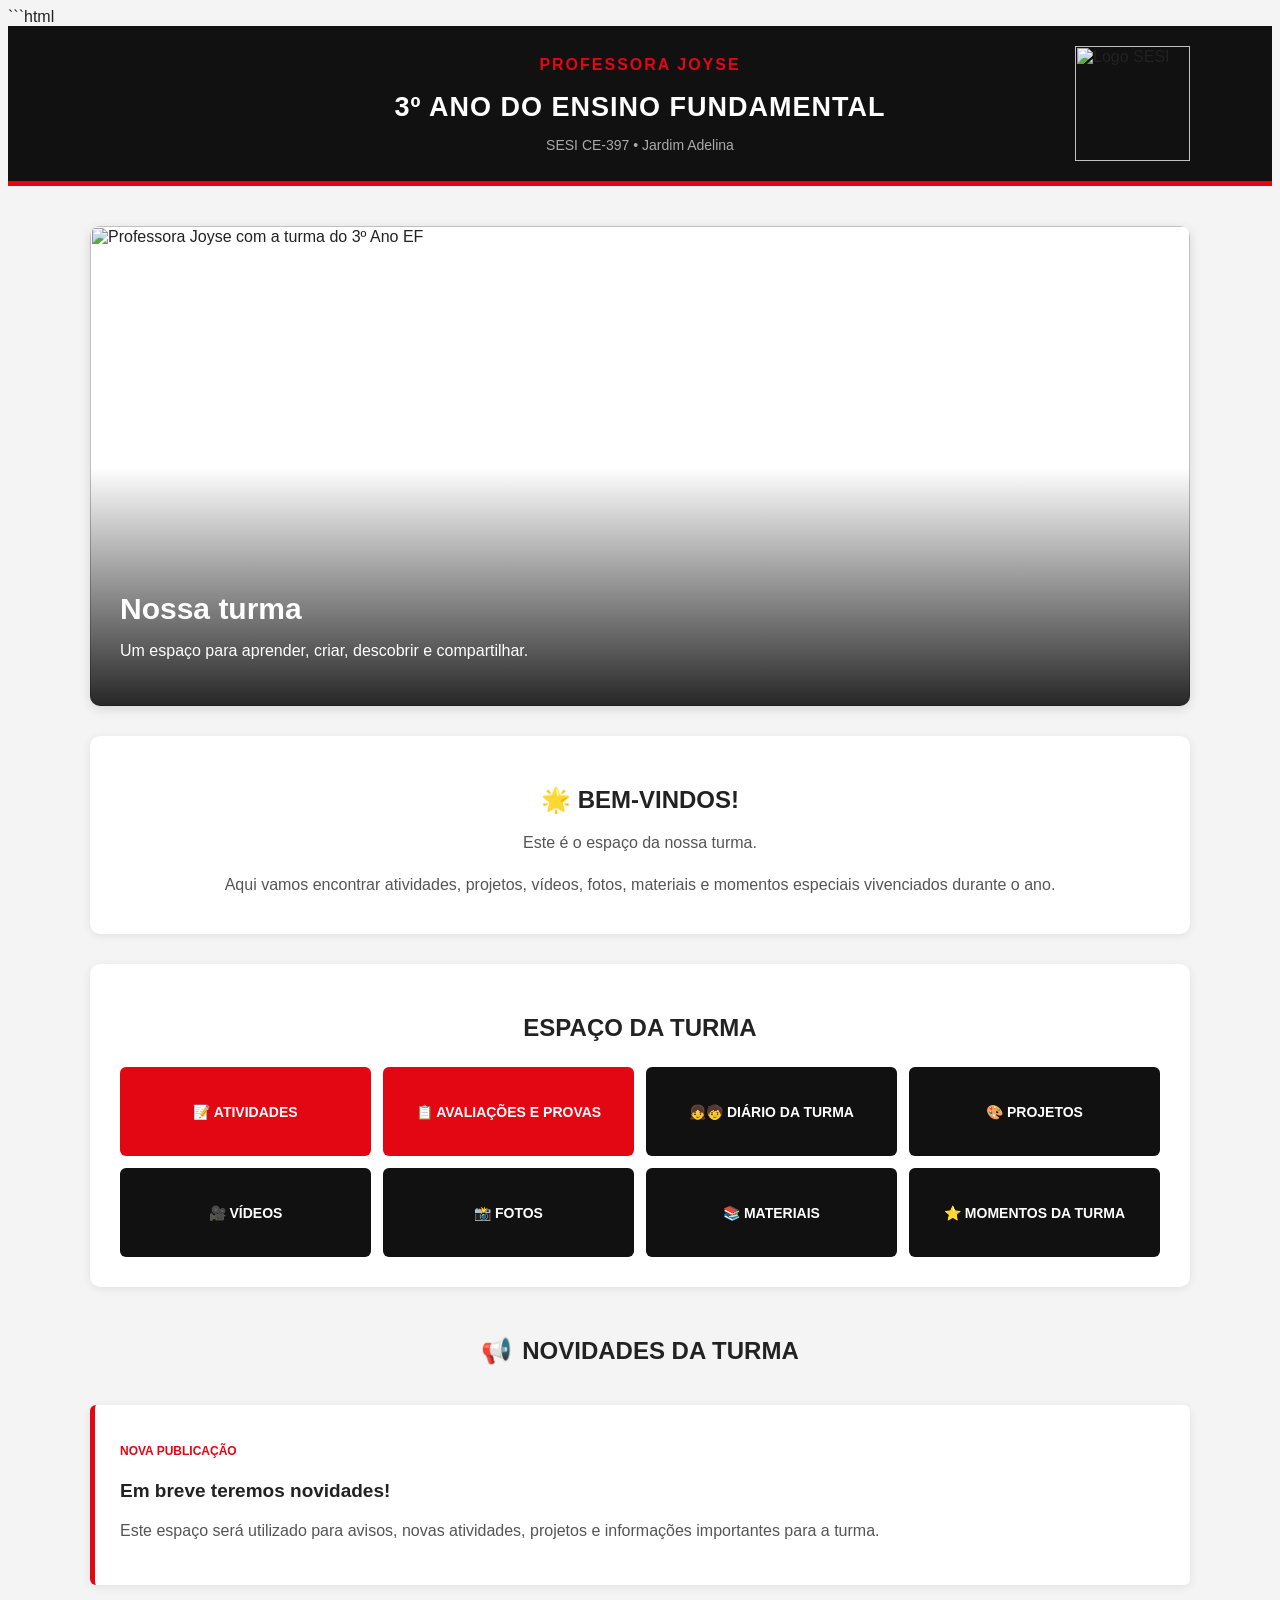
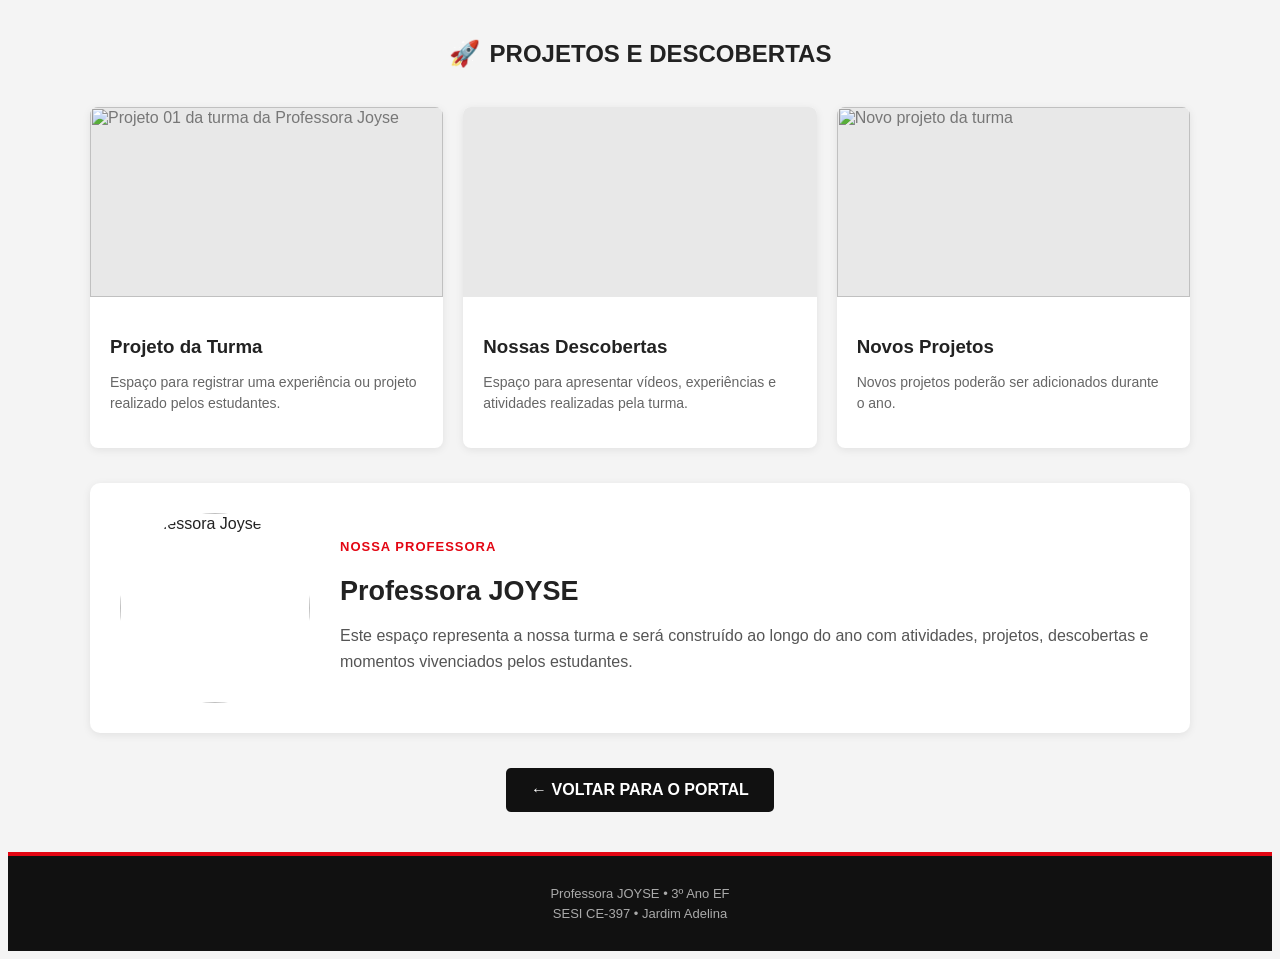
==== index.html @ a10defb8 "Rename Iindex.html to index.html" ====
```html
<!DOCTYPE html>
<html lang="pt-BR">

<head>
    <meta charset="UTF-8">
    <meta name="viewport" content="width=device-width, initial-scale=1.0">

    <title>Professora Joyse | 3º Ano EF</title>

    <link rel="stylesheet" href="style.css">
</head>

<body>


    <!-- =========================================
         CABEÇALHO DA PROFESSORA
         ========================================= -->

    <header class="header">

        <div class="header-content">

            <div class="identidade">

                <p class="nome-professora">
                    PROFESSORA JOYSE
                </p>

                <h1>
                    3º ANO DO ENSINO FUNDAMENTAL
                </h1>

                <p class="escola">
                    SESI CE-397 • Jardim Adelina
                </p>

            </div>


            <!-- LOGO SESI -->

            <img
                src="imagens/logo-sesi_vermelho.jpg"
                alt="Logo SESI"
                class="logo-sesi"
            >

        </div>

    </header>



    <!-- =========================================
         CONTEÚDO PRINCIPAL
         ========================================= -->

    <main class="container">


        <!-- =====================================
             📸 FOTO PRINCIPAL DA TURMA
             
             COLOQUE A FOTO EM:
             imagens/joyse-turma.jpg
             ===================================== -->

        <section class="foto-principal">

            <img
                src="imagens/joyse-turma.jpg"
                alt="Professora Joyse com a turma do 3º Ano EF"
            >

            <div class="foto-legenda">

                <h2>
                    Nossa turma
                </h2>

                <p>
                    Um espaço para aprender, criar,
                    descobrir e compartilhar.
                </p>

            </div>

        </section>



        <!-- =====================================
             MENSAGEM DA PROFESSORA
             ===================================== -->

        <section class="mensagem">

            <h2>
                🌟 BEM-VINDOS!
            </h2>

            <p>
                Este é o espaço da nossa turma.
            </p>

            <p>
                Aqui vamos encontrar atividades, projetos,
                vídeos, fotos, materiais e momentos especiais
                vivenciados durante o ano.
            </p>

        </section>



        <!-- =====================================
             ACESSOS DA TURMA
             ===================================== -->

        <section class="acessos">

            <h2>
                ESPAÇO DA TURMA
            </h2>

            <div class="botoes">

                <a href="#" class="botao principal">
                    📝 ATIVIDADES
                </a>

                <a href="#" class="botao principal">
                    📋 AVALIAÇÕES E PROVAS
                </a>

                <a href="diario-3ano-ef.html" class="botao">
                    👧🧒 DIÁRIO DA TURMA
                </a>

                <a href="#" class="botao">
                    🎨 PROJETOS
                </a>

                <a href="#" class="botao">
                    🎥 VÍDEOS
                </a>

                <a href="#" class="botao">
                    📸 FOTOS
                </a>

                <a href="#" class="botao">
                    📚 MATERIAIS
                </a>

                <a href="#" class="botao">
                    ⭐ MOMENTOS DA TURMA
                </a>

            </div>

        </section>



        <!-- =====================================
             📢 NOVIDADES DA TURMA
             ===================================== -->

        <section class="novidades">

            <div class="titulo-secao">

                <span>📢</span>

                <h2>
                    NOVIDADES DA TURMA
                </h2>

            </div>


            <article class="novidade">

                <p class="data">
                    NOVA PUBLICAÇÃO
                </p>

                <h3>
                    Em breve teremos novidades!
                </h3>

                <p>
                    Este espaço será utilizado para avisos,
                    novas atividades, projetos e informações
                    importantes para a turma.
                </p>

            </article>

        </section>



        <!-- =====================================
             🚀 PROJETOS E DESCOBERTAS
             ===================================== -->

        <section class="projetos">

            <div class="titulo-secao">

                <span>🚀</span>

                <h2>
                    PROJETOS E DESCOBERTAS
                </h2>

            </div>


            <div class="projetos-grid">


                <!-- =====================================
                     📸 PROJETO 01 — FOTO
                     
                     COLOQUE A FOTO EM:
                     imagens/joyse-projeto-01.jpg
                     ===================================== -->

                <article class="projeto">

                    <div class="imagem-projeto">

                        <img
                            src="imagens/joyse-projeto-01.jpg"
                            alt="Projeto 01 da turma da Professora Joyse"
                        >

                    </div>

                    <div class="conteudo-projeto">

                        <h3>
                            Projeto da Turma
                        </h3>

                        <p>
                            Espaço para registrar uma
                            experiência ou projeto realizado
                            pelos estudantes.
                        </p>

                    </div>

                </article>



                <!-- =====================================
                     🎥 PROJETO 02 — VÍDEO YOUTUBE
                     
                     COLE O LINK DO YOUTUBE ABAIXO.

                     EXEMPLO:
                     https://www.youtube.com/watch?v=XXXXXXXX

                     O LINK DEVE SER TRANSFORMADO NO FORMATO:
                     https://www.youtube.com/embed/XXXXXXXX
                     ===================================== -->

                <article class="projeto">

                    <div class="imagem-projeto">

                        <iframe
                            width="100%"
                            height="190"
                            src="https://www.youtube.com/embed/XXXXXXXXXXX"
                            title="Vídeo do projeto da turma"
                            frameborder="0"
                            allow="accelerometer; autoplay; clipboard-write; encrypted-media; gyroscope; picture-in-picture"
                            allowfullscreen>
                        </iframe>

                    </div>

                    <div class="conteudo-projeto">

                        <h3>
                            Nossas Descobertas
                        </h3>

                        <p>
                            Espaço para apresentar vídeos,
                            experiências e atividades realizadas
                            pela turma.
                        </p>

                    </div>

                </article>



                <!-- =====================================
                     📸 PROJETO 03 — FOTO
                     
                     COLOQUE A FOTO EM:
                     imagens/joyse-projeto-03.jpg
                     ===================================== -->

                <article class="projeto">

                    <div class="imagem-projeto">

                        <img
                            src="imagens/joyse-projeto-03.jpg"
                            alt="Novo projeto da turma"
                        >

                    </div>

                    <div class="conteudo-projeto">

                        <h3>
                            Novos Projetos
                        </h3>

                        <p>
                            Novos projetos poderão ser
                            adicionados durante o ano.
                        </p>

                    </div>

                </article>


            </div>

        </section>



        <!-- =====================================
             👩‍🏫 SOBRE A PROFESSORA
             
             📸 FOTO DA PROFESSORA

             COLOQUE A FOTO EM:
             imagens/professora-joyse.jpg
             ===================================== -->

        <section class="professora">

            <div class="foto-professora">

                <img
                    src="imagens/professora-joyse.jpg"
                    alt="Professora Joyse"
                >

            </div>


            <div class="texto-professora">

                <p class="pequeno-titulo">
                    NOSSA PROFESSORA
                </p>

                <h2>
                    Professora JOYSE
                </h2>

                <p>
                    Este espaço representa a nossa turma
                    e será construído ao longo do ano com
                    atividades, projetos, descobertas e
                    momentos vivenciados pelos estudantes.
                </p>

            </div>

        </section>



        <!-- =====================================
             VOLTAR PARA O PORTAL
             ===================================== -->

        <div class="voltar">

            <a href="index.html">
                ← VOLTAR PARA O PORTAL
            </a>

        </div>

    </main>



    <!-- =========================================
         RODAPÉ
         ========================================= -->

    <footer class="footer">

        <p>
            Professora JOYSE • 3º Ano EF
        </p>

        <p>
            SESI CE-397 • Jardim Adelina
        </p>

    </footer>


</body>

</html>
---- style.css ----
```css
/* =========================================
   CONFIGURAÇÕES GERAIS
   ========================================= */

* {
    margin: 0;
    padding: 0;
    box-sizing: border-box;
}

body {
    font-family: Arial, Helvetica, sans-serif;
    background: #f4f4f4;
    color: #222;
}


/* =========================================
   CABEÇALHO
   ========================================= */

.header {
    background: #111;
    border-bottom: 5px solid #e30613;
    padding: 20px;
}

.header-content {
    max-width: 1100px;
    margin: auto;
    min-height: 90px;

    display: flex;
    align-items: center;

    position: relative;
}


/* =========================================
   IDENTIDADE DA PROFESSORA
   ========================================= */

.identidade {
    text-align: center;

    position: absolute;

    left: 50%;

    transform: translateX(-50%);

    width: max-content;
}

.nome-professora {
    color: #e30613;

    font-size: 16px;

    font-weight: bold;

    letter-spacing: 2px;

    margin-bottom: 5px;
}

.identidade h1 {
    color: white;

    font-size: 27px;

    letter-spacing: 1px;

    margin-bottom: 5px;
}

.escola {
    color: #aaa;

    font-size: 14px;
}


/* =========================================
   LOGO SESI
   ========================================= */

.logo-sesi {
    width: 115px;

    height: auto;

    margin-left: auto;

    display: block;
}


/* =========================================
   CONTAINER PRINCIPAL
   ========================================= */

.container {
    max-width: 1100px;

    margin: 40px auto;

    padding: 0 20px;
}


/* =========================================
   FOTO PRINCIPAL DA TURMA
   ========================================= */

.foto-principal {
    position: relative;

    background: white;

    border-radius: 10px;

    overflow: hidden;

    margin-bottom: 30px;

    box-shadow: 0 3px 12px rgba(0, 0, 0, 0.12);
}

.foto-principal img {
    width: 100%;

    height: 480px;

    object-fit: cover;

    display: block;
}

.foto-legenda {
    position: absolute;

    left: 0;

    right: 0;

    bottom: 0;

    padding: 30px;

    padding-top: 100px;

    background: linear-gradient(
        transparent,
        rgba(0, 0, 0, 0.85)
    );

    color: white;
}

.foto-legenda h2 {
    font-size: 30px;

    margin-bottom: 8px;
}

.foto-legenda p {
    font-size: 16px;
}


/* =========================================
   MENSAGEM
   ========================================= */

.mensagem {
    background: white;

    text-align: center;

    padding: 30px;

    border-radius: 10px;

    margin-bottom: 30px;

    box-shadow: 0 2px 8px rgba(0, 0, 0, 0.08);
}

.mensagem h2 {
    font-size: 24px;

    margin-bottom: 15px;
}

.mensagem p {
    color: #555;

    line-height: 1.6;

    margin-bottom: 7px;
}


/* =========================================
   ACESSOS DA TURMA
   ========================================= */

.acessos {
    background: white;

    padding: 30px;

    border-radius: 10px;

    margin-bottom: 30px;

    box-shadow: 0 2px 8px rgba(0, 0, 0, 0.08);
}

.acessos h2 {
    text-align: center;

    font-size: 24px;

    margin-bottom: 25px;
}

.botoes {
    display: grid;

    grid-template-columns: repeat(4, 1fr);

    gap: 12px;
}


/* =========================================
   BOTÕES
   ========================================= */

.botao {
    min-height: 65px;

    display: flex;

    justify-content: center;

    align-items: center;

    text-align: center;

    padding: 12px;

    background: #111;

    color: white;

    text-decoration: none;

    font-weight: bold;

    font-size: 14px;

    border-radius: 6px;

    transition: 0.2s;
}

.botao:hover {
    background: #e30613;

    transform: translateY(-2px);
}

.botao.principal {
    background: #e30613;
}

.botao.principal:hover {
    background: #111;
}


/* =========================================
   TÍTULOS DAS SEÇÕES
   ========================================= */

.titulo-secao {
    display: flex;

    justify-content: center;

    align-items: center;

    gap: 10px;

    margin-bottom: 20px;
}

.titulo-secao span {
    font-size: 25px;
}

.titulo-secao h2 {
    font-size: 24px;
}


/* =========================================
   NOVIDADES
   ========================================= */

.novidades {
    margin-bottom: 35px;
}

.novidade {
    background: white;

    border-left: 5px solid #e30613;

    padding: 25px;

    border-radius: 6px;

    box-shadow: 0 2px 8px rgba(0, 0, 0, 0.08);
}

.novidade .data {
    color: #e30613;

    font-size: 12px;

    font-weight: bold;

    margin-bottom: 8px;
}

.novidade h3 {
    margin-bottom: 10px;

    font-size: 19px;
}

.novidade p {
    color: #555;

    line-height: 1.6;
}


/* =========================================
   PROJETOS
   ========================================= */

.projetos {
    margin-bottom: 35px;
}

.projetos-grid {
    display: grid;

    grid-template-columns: repeat(3, 1fr);

    gap: 20px;
}

.projeto {
    background: white;

    border-radius: 8px;

    overflow: hidden;

    box-shadow: 0 2px 8px rgba(0, 0, 0, 0.08);
}


/* =========================================
   ÁREA DE IMAGEM DO PROJETO
   ========================================= */

.imagem-projeto {
    height: 190px;

    background: #e8e8e8;

    display: flex;

    flex-direction: column;

    justify-content: center;

    align-items: center;

    color: #777;

    overflow: hidden;
}


/* IMAGENS DOS PROJETOS */

.imagem-projeto img {
    width: 100%;

    height: 190px;

    object-fit: cover;

    display: block;
}


/* VÍDEOS DO YOUTUBE */

.imagem-projeto iframe {
    width: 100%;

    height: 190px;

    border: none;

    display: block;
}


/* ÍCONE DOS ESPAÇOS */

.imagem-projeto span {
    font-size: 42px;

    margin-bottom: 8px;
}

.imagem-projeto p {
    font-size: 12px;
}


/* =========================================
   CONTEÚDO DO PROJETO
   ========================================= */

.conteudo-projeto {
    padding: 20px;
}

.conteudo-projeto h3 {
    margin-bottom: 10px;
}

.conteudo-projeto p {
    color: #666;

    font-size: 14px;

    line-height: 1.5;
}


/* =========================================
   PROFESSORA
   ========================================= */

.professora {
    background: white;

    border-radius: 10px;

    padding: 30px;

    display: flex;

    align-items: center;

    gap: 30px;

    margin-bottom: 35px;

    box-shadow: 0 2px 8px rgba(0, 0, 0, 0.08);
}

.foto-professora {
    width: 190px;

    flex-shrink: 0;
}

.foto-professora img {
    width: 190px;

    height: 190px;

    object-fit: cover;

    border-radius: 50%;
}

.pequeno-titulo {
    color: #e30613;

    font-size: 13px;

    font-weight: bold;

    letter-spacing: 1px;

    margin-bottom: 5px;
}

.texto-professora h2 {
    font-size: 27px;

    margin-bottom: 12px;
}

.texto-professora p:last-child {
    color: #555;

    line-height: 1.6;
}


/* =========================================
   VOLTAR PARA O PORTAL
   ========================================= */

.voltar {
    text-align: center;

    margin: 35px 0;
}

.voltar a {
    display: inline-block;

    padding: 13px 25px;

    background: #111;

    color: white;

    text-decoration: none;

    border-radius: 5px;

    font-weight: bold;

    transition: 0.2s;
}

.voltar a:hover {
    background: #e30613;
}


/* =========================================
   RODAPÉ
   ========================================= */

.footer {
    background: #111;

    color: #aaa;

    text-align: center;

    padding: 25px 20px;

    border-top: 4px solid #e30613;
}

.footer p {
    margin: 5px;

    font-size: 13px;
}


/* =========================================
   RESPONSIVIDADE
   ========================================= */

@media (max-width: 850px) {

    .botoes {
        grid-template-columns: repeat(2, 1fr);
    }

    .projetos-grid {
        grid-template-columns: 1fr;
    }

    .professora {
        flex-direction: column;

        text-align: center;
    }

}


/* =========================================
   CELULAR
   ========================================= */

@media (max-width: 550px) {

    .header-content {
        min-height: 120px;
    }

    .identidade h1 {
        font-size: 18px;
    }

    .nome-professora {
        font-size: 13px;
    }

    .escola {
        font-size: 11px;
    }

    .logo-sesi {
        width: 85px;
    }

    .foto-principal img {
        height: 300px;
    }

    .foto-legenda h2 {
        font-size: 23px;
    }

    .botoes {
        grid-template-columns: 1fr;
    }

    .container {
        margin-top: 25px;
    }

}
```
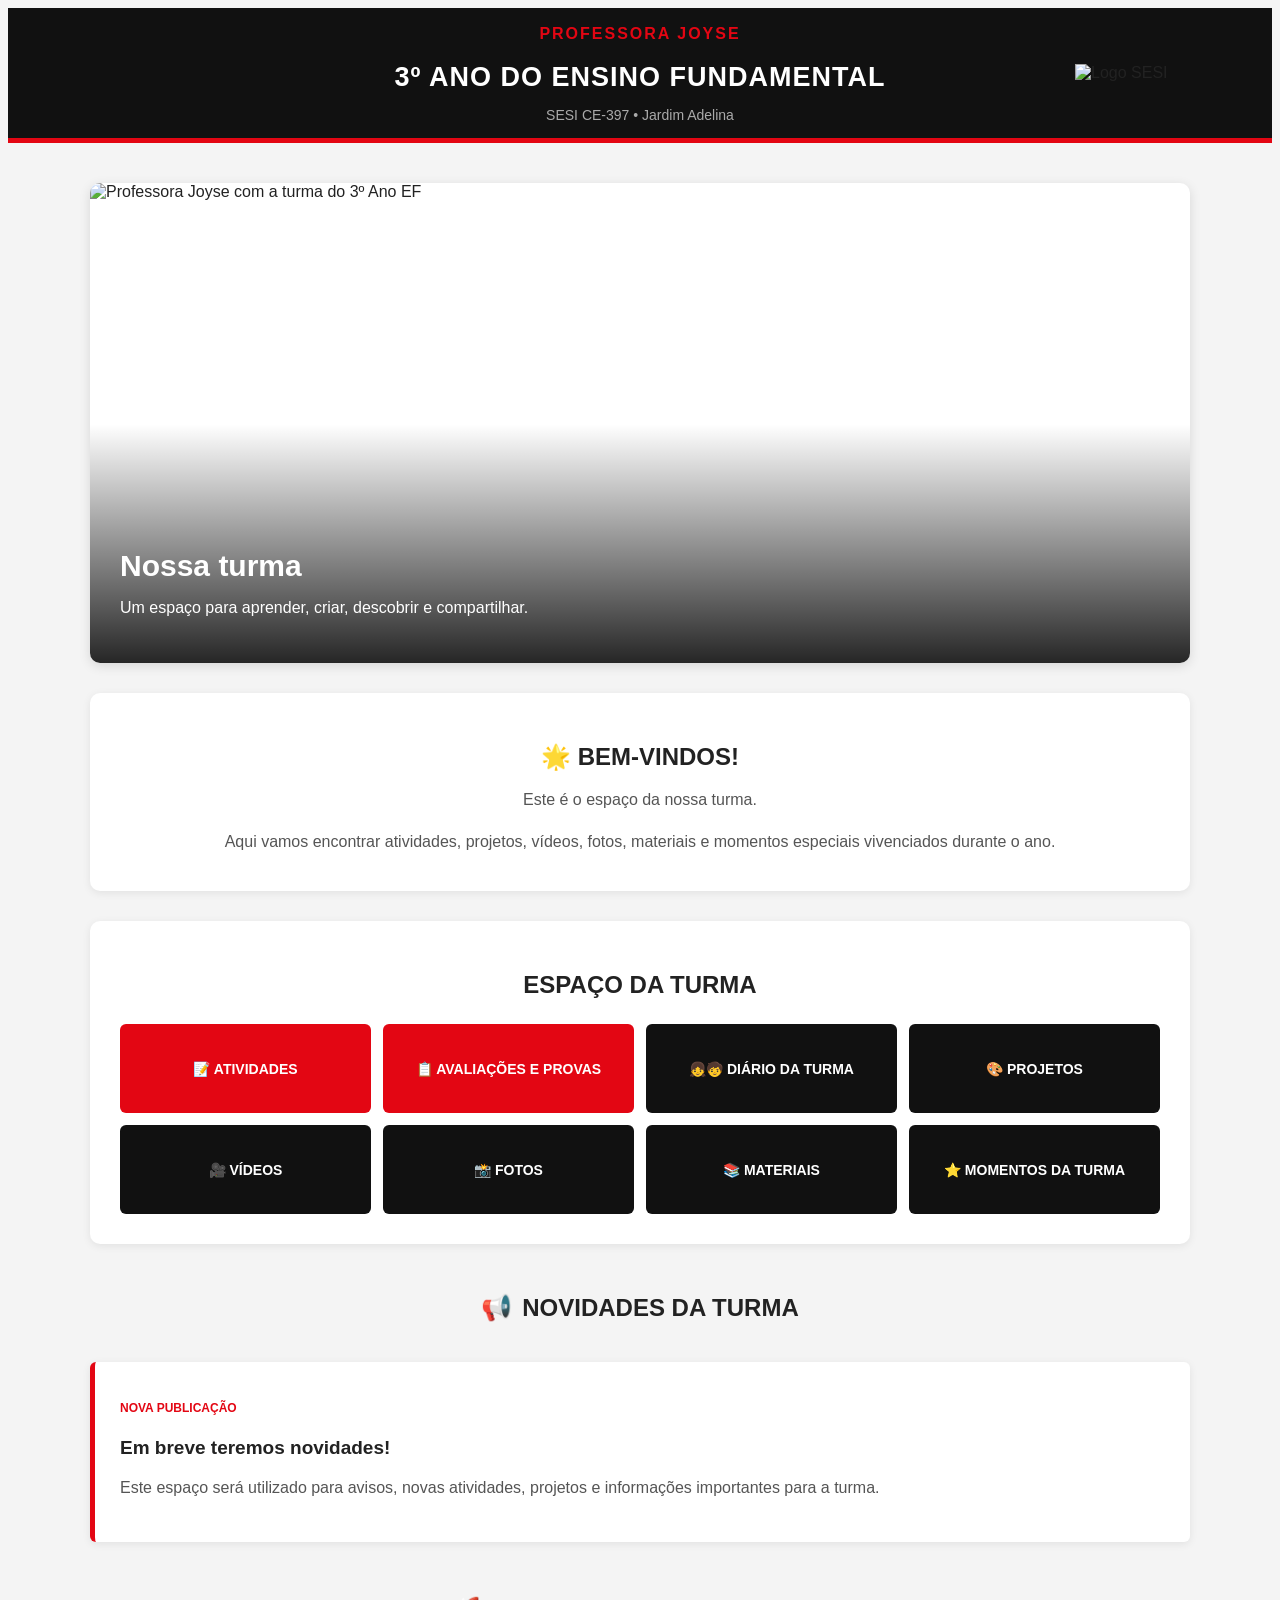
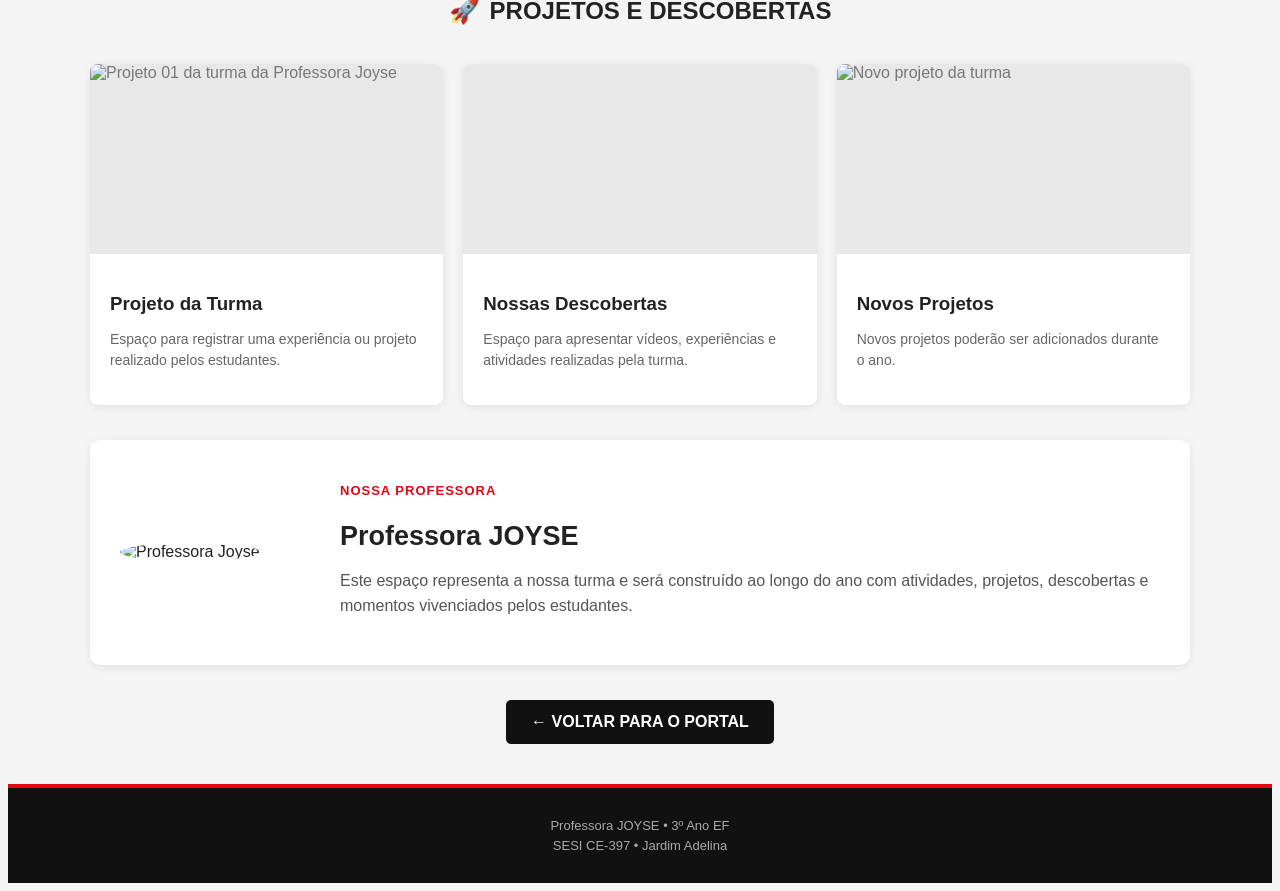
==== commit f24390d1: "Update index.html" ====
--- a/index.html
+++ b/index.html
@@ -1,4 +1,4 @@
-```html
+
 <!DOCTYPE html>
 <html lang="pt-BR">
 
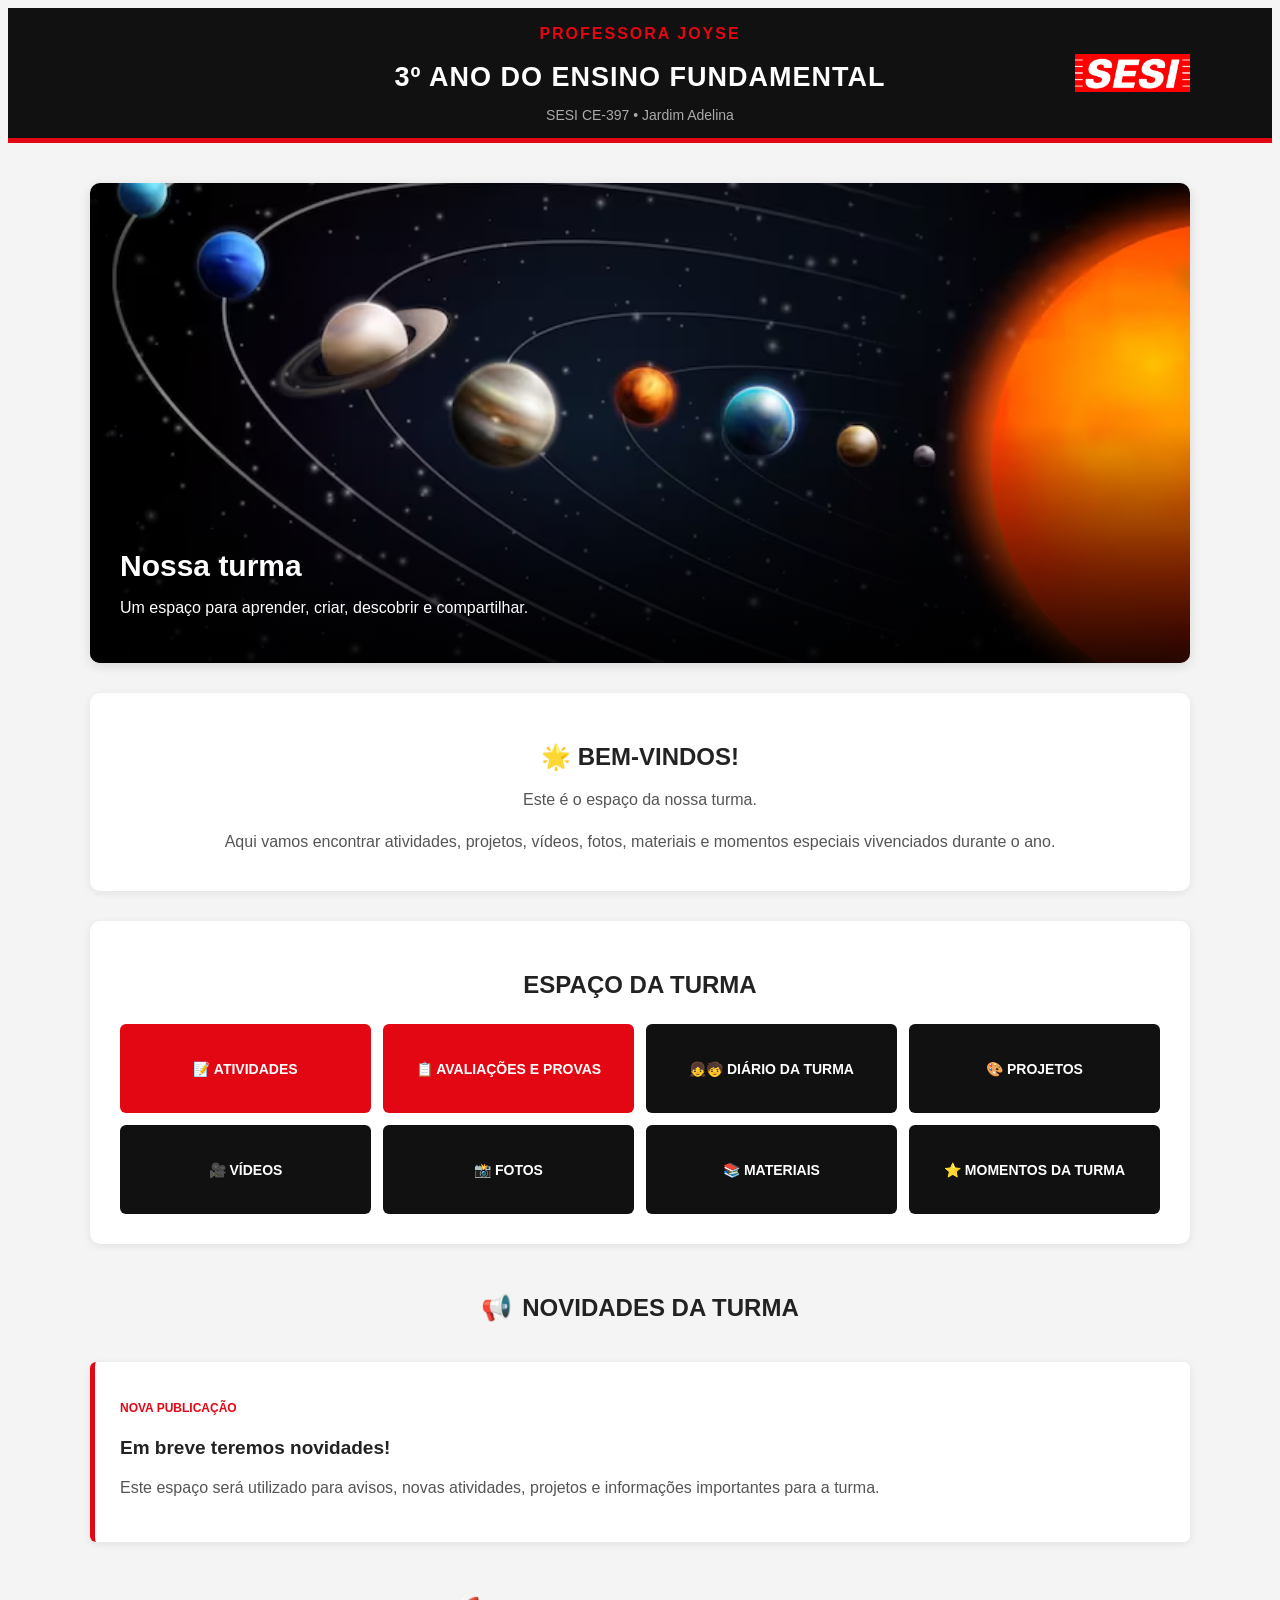
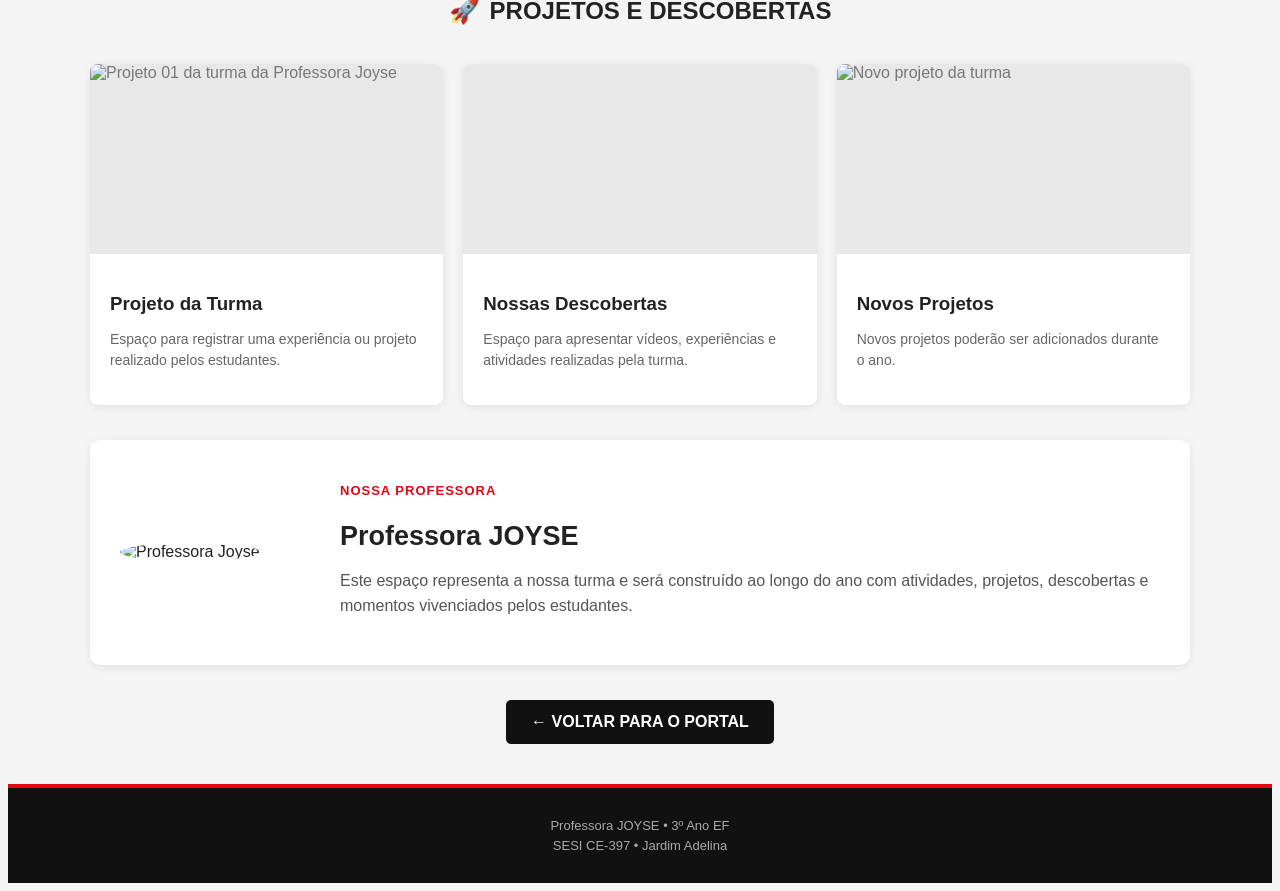
==== commit c1a5bf3d: "Update index.html" ====
--- a/index.html
+++ b/index.html
@@ -42,7 +42,7 @@
             <!-- LOGO SESI -->
 
             <img
-                src="imagens/logo-sesi_vermelho.jpg"
+                src="logo-sesi_vermelho.jpg"
                 alt="Logo SESI"
                 class="logo-sesi"
             >
@@ -70,7 +70,7 @@
         <section class="foto-principal">
 
             <img
-                src="imagens/joyse-turma.jpg"
+                src="espaco-joyce.avif"
                 alt="Professora Joyse com a turma do 3º Ano EF"
             >
 
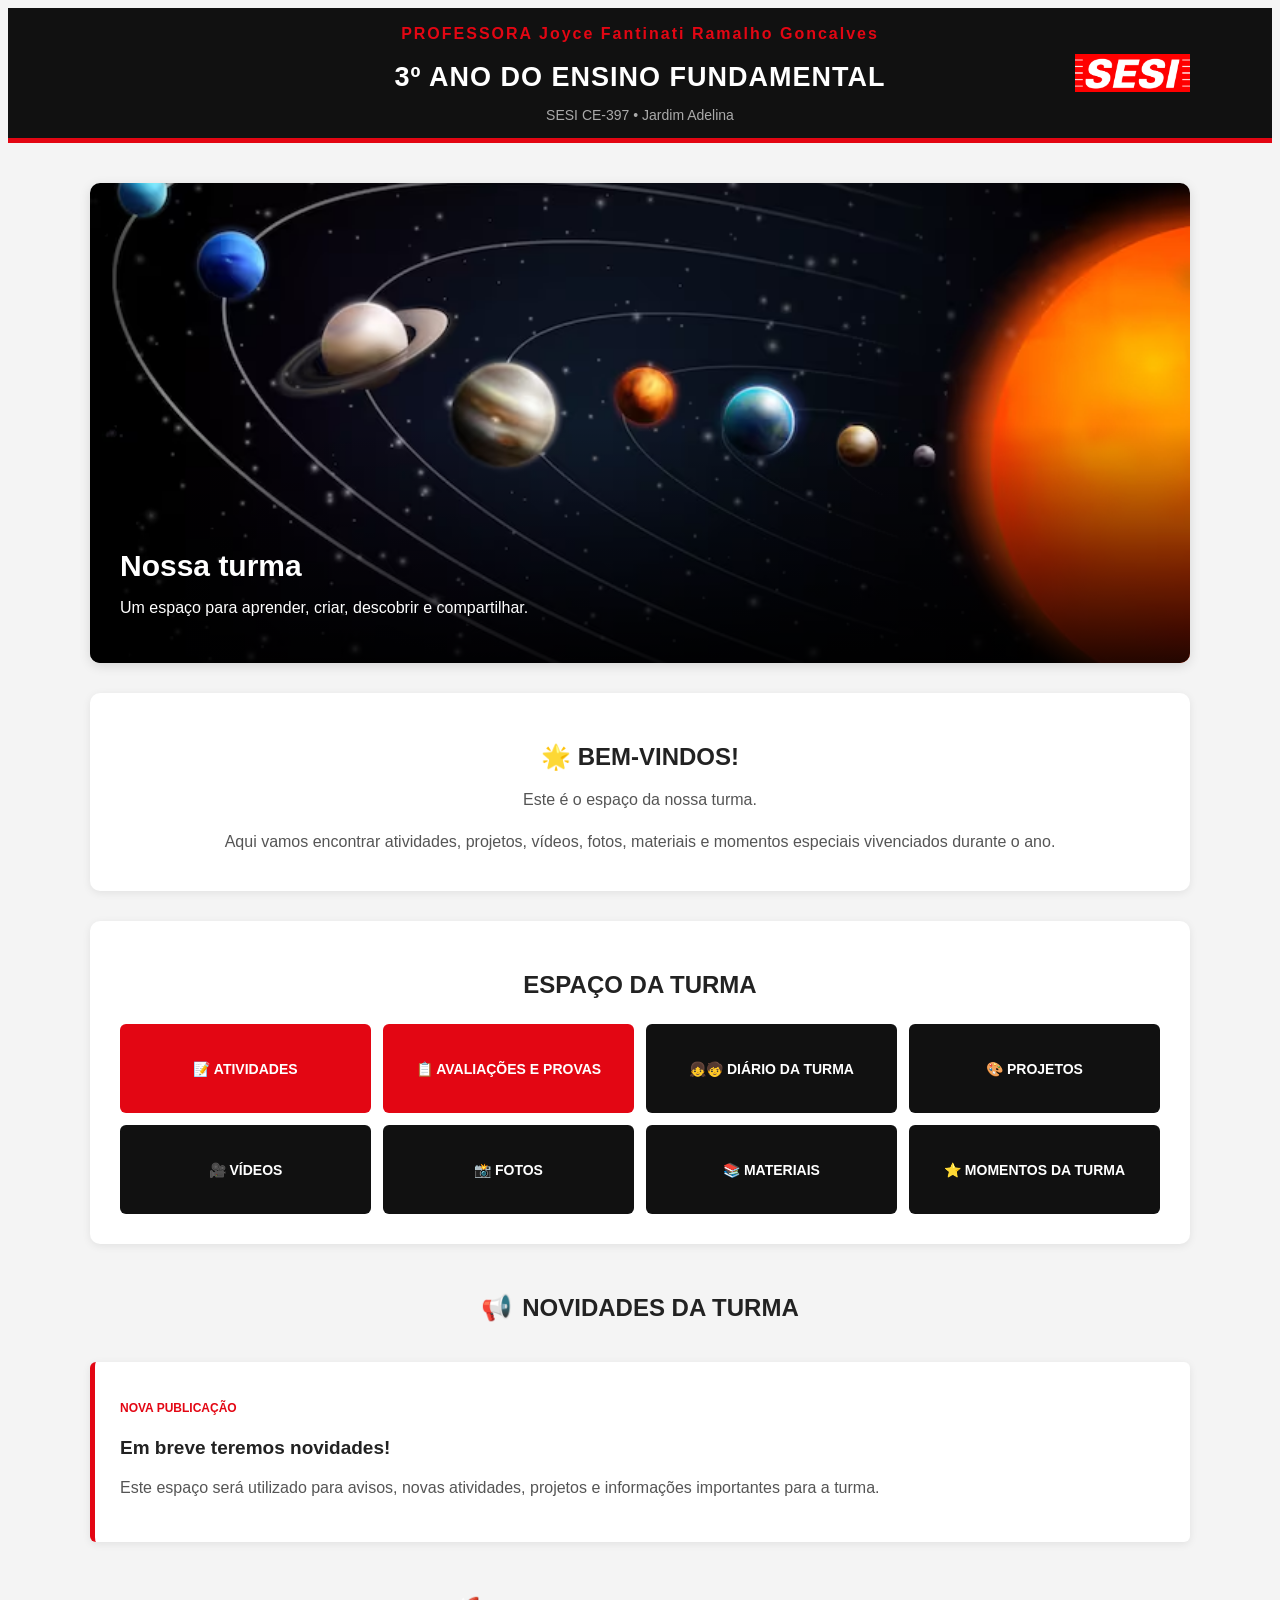
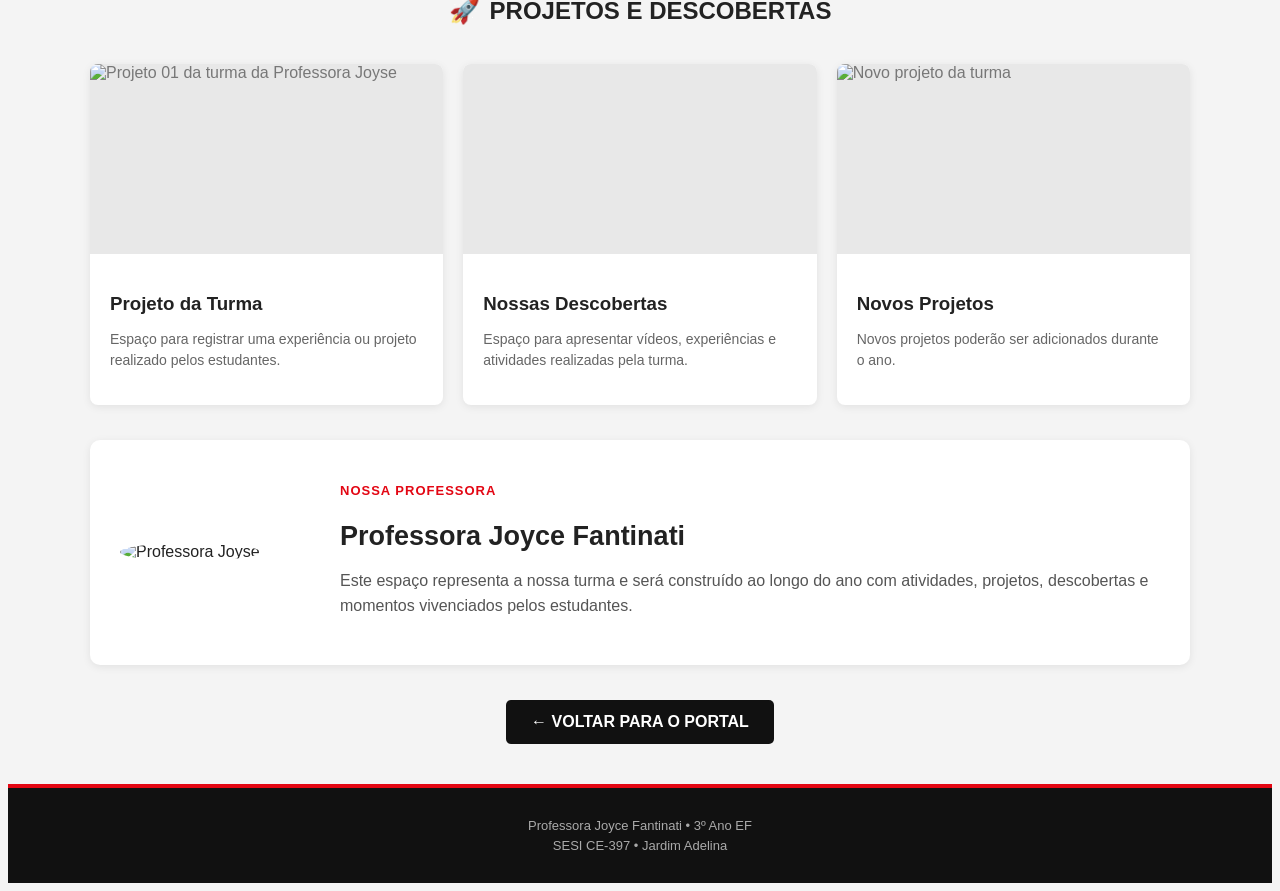
==== commit 89c4841c: "Update index.html" ====
--- a/index.html
+++ b/index.html
@@ -6,7 +6,7 @@
     <meta charset="UTF-8">
     <meta name="viewport" content="width=device-width, initial-scale=1.0">
 
-    <title>Professora Joyse | 3º Ano EF</title>
+    <title>Professora Joyce Fantinati Ramalho Goncalves | 3º Ano EF</title>
 
     <link rel="stylesheet" href="style.css">
 </head>
@@ -25,7 +25,7 @@
             <div class="identidade">
 
                 <p class="nome-professora">
-                    PROFESSORA JOYSE
+                    PROFESSORA Joyce Fantinati Ramalho Goncalves
                 </p>
 
                 <h1>
@@ -64,14 +64,14 @@
              📸 FOTO PRINCIPAL DA TURMA
              
              COLOQUE A FOTO EM:
-             imagens/joyse-turma.jpg
+             imagens/Joyce Fantinati Ramalho Goncalves-turma.jpg
              ===================================== -->
 
         <section class="foto-principal">
 
             <img
                 src="espaco-joyce.avif"
-                alt="Professora Joyse com a turma do 3º Ano EF"
+                alt="Professora Joyce com a turma do 3º Ano EF"
             >
 
             <div class="foto-legenda">
@@ -228,7 +228,7 @@
                      📸 PROJETO 01 — FOTO
                      
                      COLOQUE A FOTO EM:
-                     imagens/joyse-projeto-01.jpg
+                     imagens/joyce-projeto-01.jpg
                      ===================================== -->
 
                 <article class="projeto">
@@ -310,7 +310,7 @@
                      📸 PROJETO 03 — FOTO
                      
                      COLOQUE A FOTO EM:
-                     imagens/joyse-projeto-03.jpg
+                     imagens/joyce-projeto-03.jpg
                      ===================================== -->
 
                 <article class="projeto">
@@ -352,7 +352,7 @@
              📸 FOTO DA PROFESSORA
 
              COLOQUE A FOTO EM:
-             imagens/professora-joyse.jpg
+             imagens/professora-joyce.jpg
              ===================================== -->
 
         <section class="professora">
@@ -374,7 +374,7 @@
                 </p>
 
                 <h2>
-                    Professora JOYSE
+                    Professora Joyce Fantinati 
                 </h2>
 
                 <p>
@@ -396,7 +396,7 @@
 
         <div class="voltar">
 
-            <a href="index.html">
+            <a href="https://josueluizpro.github.io/PORTAL-TURMAS-SESI-CE-397/">
                 ← VOLTAR PARA O PORTAL
             </a>
 
@@ -413,7 +413,7 @@
     <footer class="footer">
 
         <p>
-            Professora JOYSE • 3º Ano EF
+            Professora Joyce Fantinati  • 3º Ano EF
         </p>
 
         <p>
